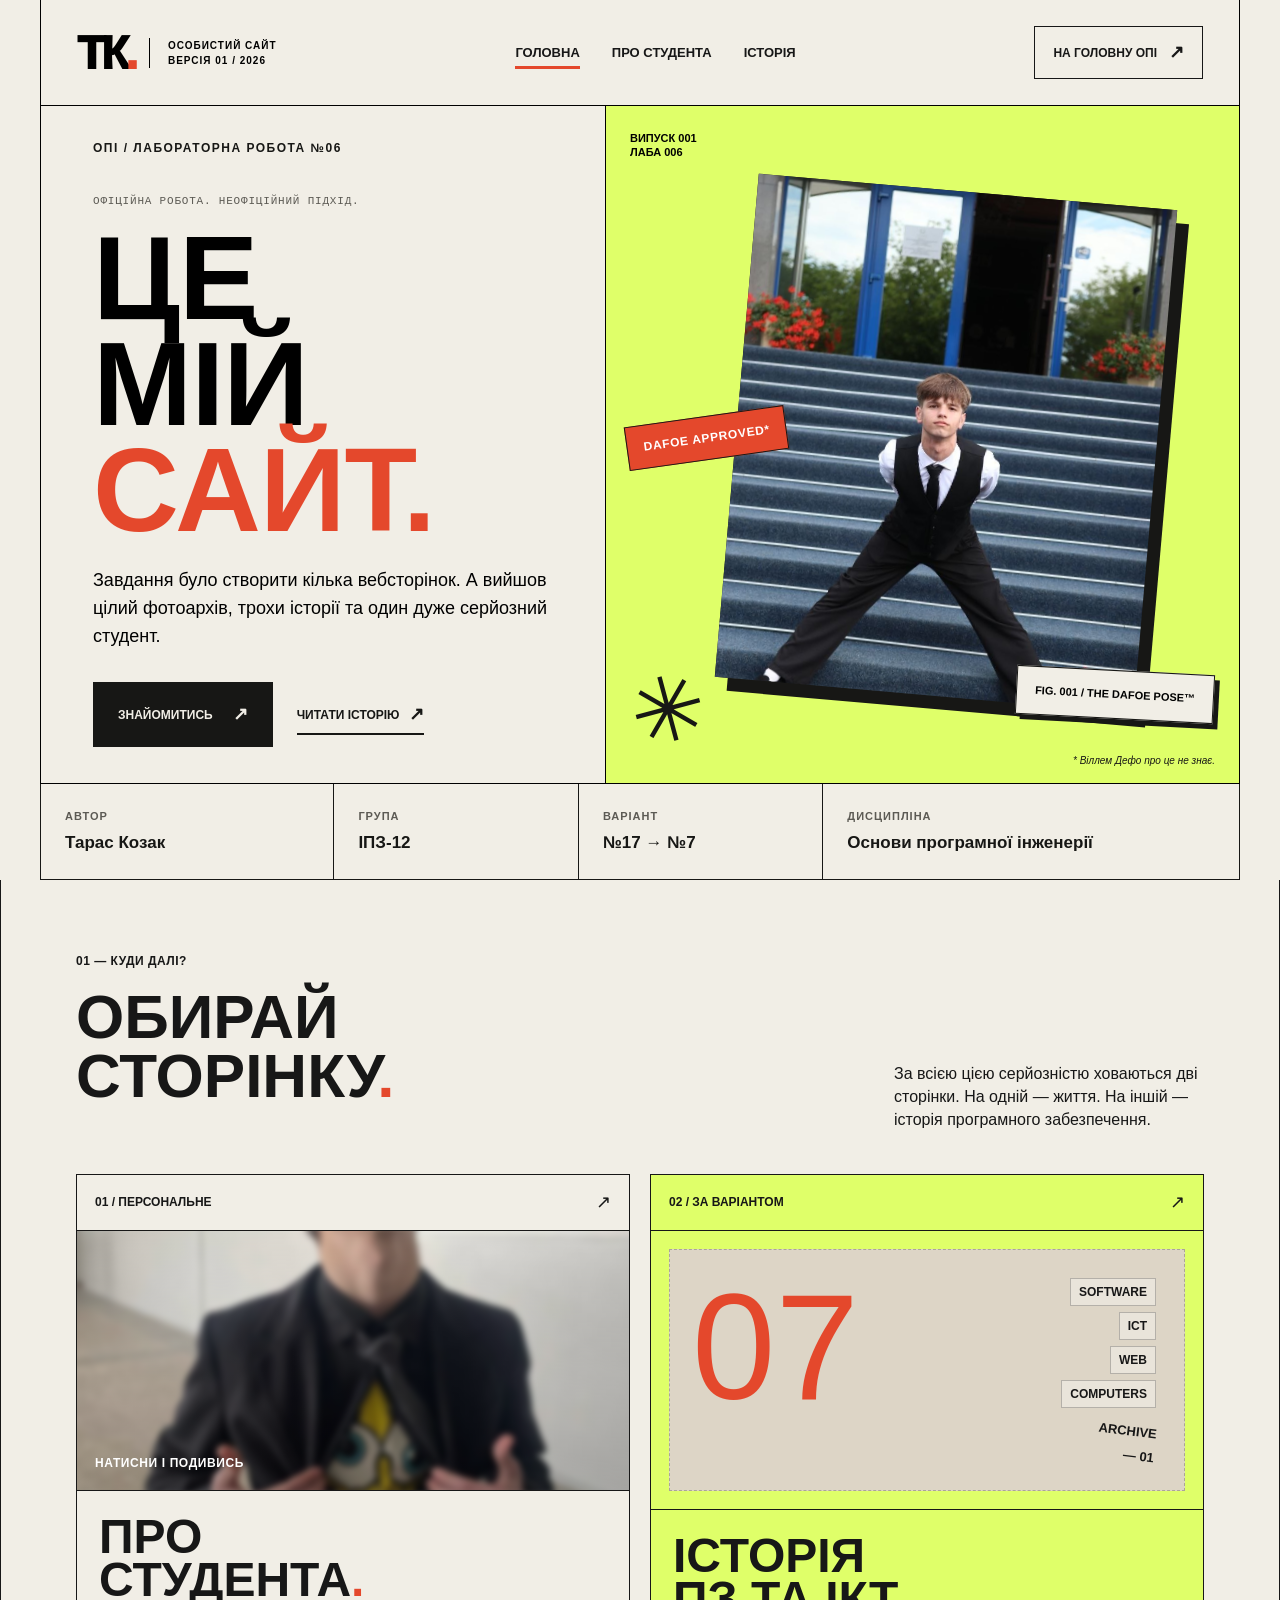
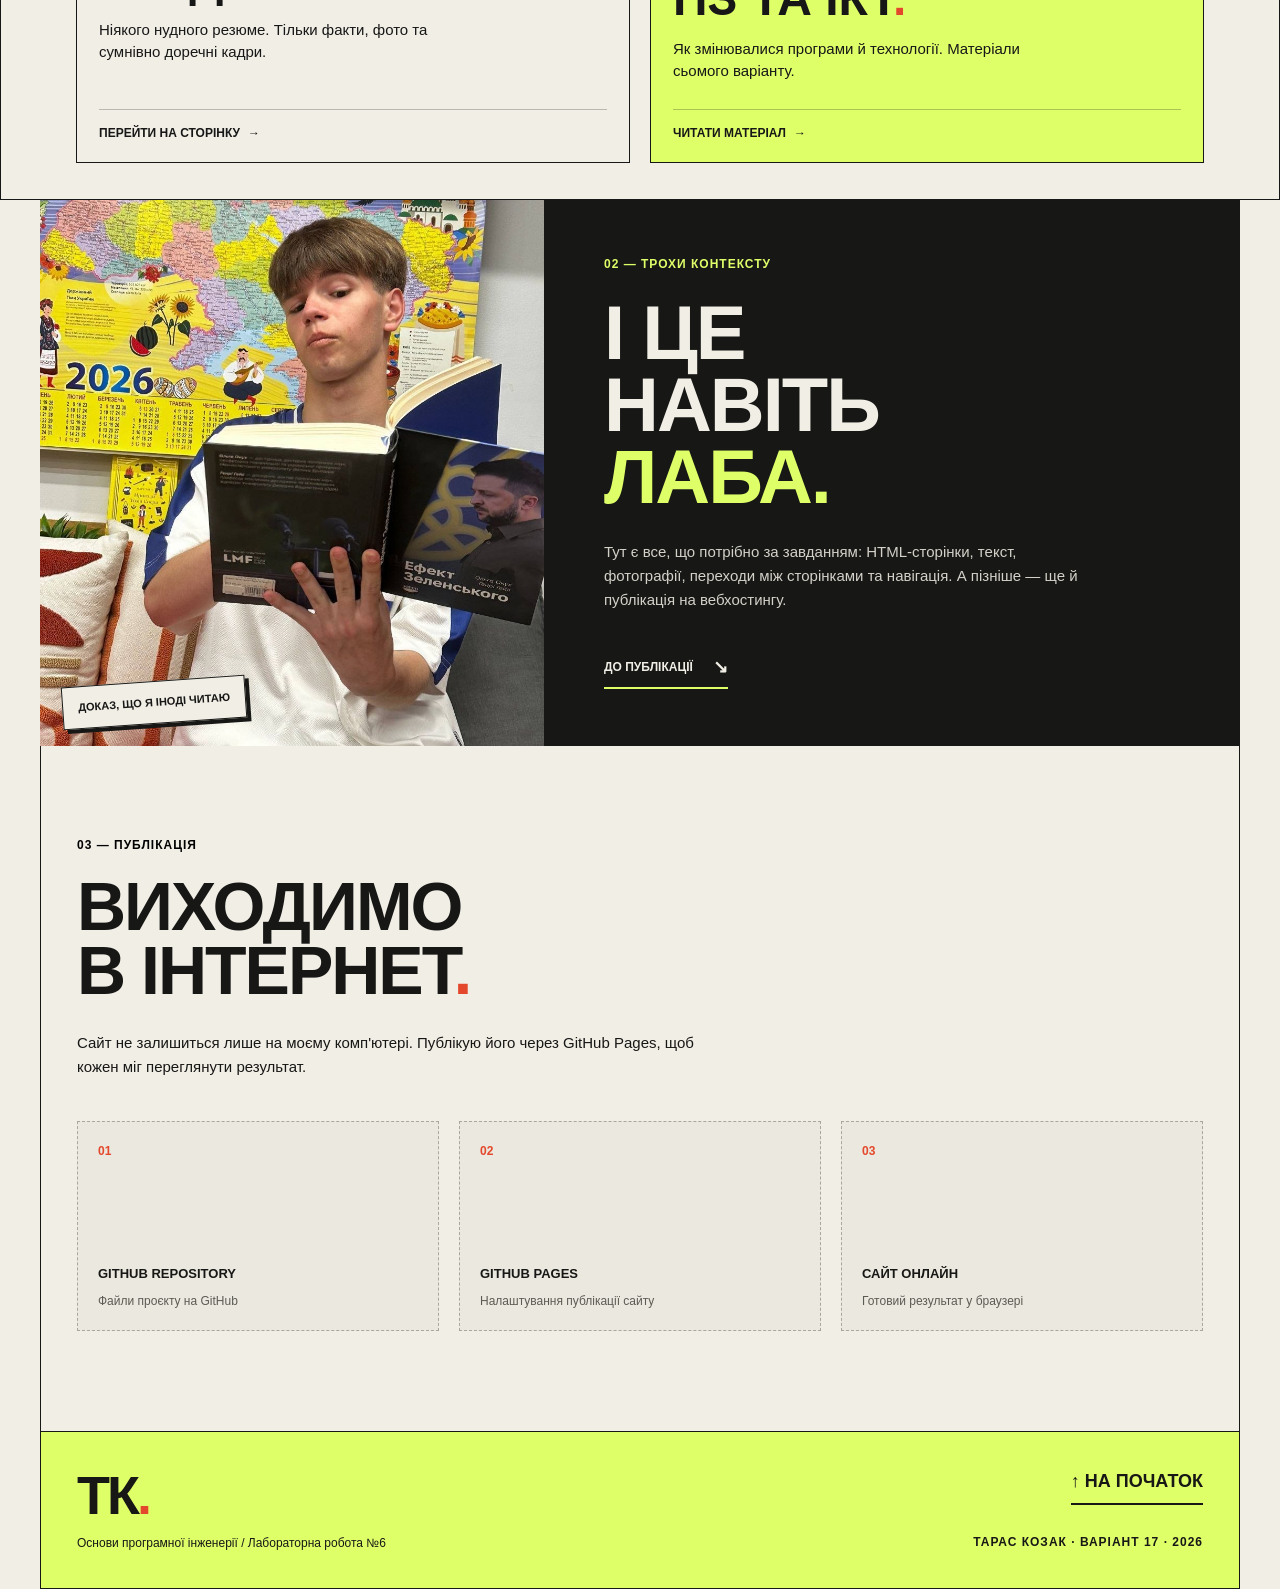
==== lab6.html @ d68401b1 "first commit" ====
<!DOCTYPE html>
<html lang="en">
<head>
   <meta charset="UTF-8">
   <meta name="viewport" content="width=device-width, initial-scale=1.0">
   <title>Document</title>
   <link rel="stylesheet" href="css/null.css">
   <link rel="stylesheet" href="css/lab6.css">
</head>
<body>
   <div class="wrap">
      <header class="header">
         <div class="header__content container">
            <a href="#top" class="header__wordmark">
               <div class="wordmark-icon">
                  ТК<span class="dot">.</span>
               </div>
               <div class="wordmark-sub">
                  <span>особистий сайт</span>
                  <span>версія 01 / 2026</span>
               </div>
            </a>
            <nav class="nav">
               <ul class="nav-ul">
                  <li><a class="nav-link active" href="#top">ГОЛОВНА</a></li>
                  <li><a class="nav-link" href="#about">ПРО СТУДЕНТА</a></li>
                  <li><a class="nav-link" href="#history">ІСТОРІЯ</a></li>
               </ul>
            </nav>
            <a href="#index" class="home-link">НА ГОЛОВНУ ОПІ <span>↗</span></a>
         </div>
      </header>
      <main>
         <section class="lab__hero">
            <div class="lab__content container">
               <div class="hero__text">
                  <p class="eyebrow"><span class="tiny-circle"></span> ОПІ / ЛАБОРАТОРНА РОБОТА №06</p>
                  <div class="lab-edition">ОФІЦІЙНА РОБОТА. НЕОФІЦІЙНИЙ ПІДХІД.</div>
                  <h1 class="lab-title">ЦЕ<br>МІЙ<br><span>САЙТ.</span></h1>
                  <p class="lab-lead">Завдання було створити кілька вебсторінок. А вийшов цілий фотоархів, трохи історії та один дуже серйозний студент.</p>
                  <div class="lab-hero-ctas">
                     <a href="#about" class="btn-dark">ЗНАЙОМИТИСЬ <span>↗</span></a>
                     <a href="#history" class="text-link">ЧИТАТИ ІСТОРІЮ <span>↗</span></a>
                  </div>
               </div>
               <div class="hero-photo">
                  <div class="hero-photo__info">
                     <p>ВИПУСК 001</p>
                     <p>ЛАБА 006</p>
                  </div>

                  <div class="hero-photo__image">
                     <img src="images/stairs.jpg" alt="Пародія на відому фотографію Віллема Дефо">
                  </div>

                  <div class="hero-photo__sticker">
                     DAFOE APPROVED*
                  </div>

                  <div class="hero-photo__symbol" aria-hidden="true">
                     ✳
                  </div>

                  <div class="hero-photo__caption">
                     FIG. 001 / THE DAFOE POSE™
                  </div>

                  <p class="hero-photo__disclaimer">
                     * Віллем Дефо про це не знає.
                  </p>
               </div>
            </div>
         </section>
         <section class="lab__info">
            <div class="info__content container">
               <div class="info__name">
                  <p class="info__title">автор</p>
                  <p class="info__text">Тарас Козак</p>
               </div>
               <div class="info__group">
                  <p class="info__title">група</p>
                  <p class="info__text">ІПЗ-12</p>
               </div>
               <div class="info__variant">
                  <p class="info__title">варіант</p>
                  <p class="info__text">№17 → №7</p>
               </div>
               <div class="info__discipline">
                  <p class="info__title">дисципліна</p>
                  <p class="info__text">Основи програмної інженерії</p>
               </div>
            </div>
         </section>
         <section class="pages">
            <div class="pages__content container">
               <div class="pages__top">
                     <div class="pages__top-left">
                        <p class="pages__eyebrow">01 — КУДИ ДАЛІ?</p>
                        <h2 class="pages__title">
                           ОБИРАЙ<br>
                           СТОРІНКУ<span>.</span>
                        </h2>
                     </div>

                     <p class="pages__intro">
                        За всією цією серйозністю ховаються дві сторінки.
                        На одній — життя. На іншій — історія програмного
                        забезпечення.
                     </p>
               </div>

               <div class="pages__cards">
                     <!-- Картка ПРО СТУДЕНТА -->
                     <article class="page-card student-card">
                        <div class="page-card__head">
                           <span class="page-card__label">01 / ПЕРСОНАЛЬНЕ</span>
                           <a href="student.html" class="page-card__arrow">↗</a>
                        </div>

                        <a href="student.html" class="page-card__image student-card__image">
                           <img src="images/spongebob.jpg" alt="Фото студента">
                           <div class="student-card__overlay">НАТИСНИ І ПОДИВИСЬ</div>
                        </a>

                        <div class="page-card__body">
                           <h3 class="page-card__title">
                                 ПРО<br>
                                 СТУДЕНТА<span>.</span>
                           </h3>

                           <p class="page-card__text">
                                 Ніякого нудного резюме. Тільки факти, фото
                                 та сумнівно доречні кадри.
                           </p>

                           <a href="student.html" class="page-card__link">
                                 ПЕРЕЙТИ НА СТОРІНКУ <span>→</span>
                           </a>
                        </div>
                     </article>

                     <!-- Картка ІСТОРІЯ -->
                     <article class="page-card history-card">
                        <div class="page-card__head history-card__head">
                           <span class="page-card__label">02 / ЗА ВАРІАНТОМ</span>
                           <a href="hyperlinks/history.html" class="page-card__arrow">↗</a>
                        </div>

                        <a href="hyperlinks/history.html" class="history-card__visual">
                           <div class="history-card__poster">
                                 <div class="history-card__number">07</div>
                                 <div class="history-card__meta">
                                    <span>ARCHIVE</span>
                                    <span>— 01</span>
                                 </div>
                                 <div class="history-card__keywords">
                                    <span>SOFTWARE</span>
                                    <span>ICT</span>
                                    <span>WEB</span>
                                    <span>COMPUTERS</span>
                                 </div>
                           </div>
                        </a>

                        <div class="page-card__body history-card__body">
                           <h3 class="page-card__title">
                                 ІСТОРІЯ<br>
                                 ПЗ ТА ІКТ<span>.</span>
                           </h3>

                           <p class="page-card__text">
                                 Як змінювалися програми й технології.
                                 Матеріали сьомого варіанту.
                           </p>

                           <a href="hyperlinks/history.html" class="page-card__link">
                                 ЧИТАТИ МАТЕРІАЛ <span>→</span>
                           </a>
                        </div>
                     </article>
               </div>
            </div>
         </section>
         <section class="context">
            <div class="context__content">

               <div class="context__photo">
                     <img src="images/book.jpg" alt="Студент читає книгу">

                     <span class="context__sticker">
                        ДОКАЗ, ЩО Я ІНОДІ ЧИТАЮ
                     </span>
               </div>

               <div class="context__info">
                     <p class="context__eyebrow">
                        02 — ТРОХИ КОНТЕКСТУ
                     </p>

                     <h2 class="context__title">
                        І ЦЕ<br>
                        НАВІТЬ<br>
                        <span>ЛАБА.</span>
                     </h2>

                     <p class="context__description">
                        Тут є все, що потрібно за завданням:
                        HTML-сторінки, текст, фотографії,
                        переходи між сторінками та навігація.
                        А пізніше — ще й публікація на вебхостингу.
                     </p>

                     <a href="#publishing" class="context__link">
                        ДО ПУБЛІКАЦІЇ <span>↘</span>
                     </a>
               </div>

            </div>
         </section>

         <section class="publishing" id="publishing">
            <div class="publishing__content container">

               <p class="publishing__eyebrow">
                     03 — ПУБЛІКАЦІЯ
               </p>

               <h2 class="publishing__title">
                     ВИХОДИМО<br>
                     В ІНТЕРНЕТ<span>.</span>
               </h2>

               <p class="publishing__description">
                     Сайт не залишиться лише на моєму комп'ютері.
                     Публікую його через GitHub Pages,
                     щоб кожен міг переглянути результат.
               </p>

               <div class="publishing__cards">

                     <article class="publishing__card">
                        <span class="publishing__number">01</span>

                        <div class="publishing__card-bottom">
                           <h3>GITHUB REPOSITORY</h3>
                           <p>Файли проєкту на GitHub</p>
                        </div>
                     </article>

                     <article class="publishing__card">
                        <span class="publishing__number">02</span>

                        <div class="publishing__card-bottom">
                           <h3>GITHUB PAGES</h3>
                           <p>Налаштування публікації сайту</p>
                        </div>
                     </article>

                     <article class="publishing__card">
                        <span class="publishing__number">03</span>

                        <div class="publishing__card-bottom">
                           <h3>САЙТ ОНЛАЙН</h3>
                           <p>Готовий результат у браузері</p>
                        </div>
                     </article>

               </div>

            </div>
         </section>
      </main>
      <footer>
         <div class="footer__content container">
            <div class="footer__left">
               <strong class="footer__logo">ТК<span class="dot">.</span></strong>
               <p class="footer__text">Основи програмної інженерії / Лабораторна робота №6</p>
            </div>

            <div class="footer__right">
               <a href="#top" class="footer__link">↑ НА ПОЧАТОК</a>
               <span class="footer__credits">ТАРАС КОЗАК · ВАРІАНТ 17 · 2026</span>
            </div>
         </div>
      </footer>
   </div>
</body>
</html>
---- css/null.css ----
*{
	padding: 0;
	margin: 0;
	border: 0;
   transition: all 0.3s ease-in-out;
}
*, *:before, *:after{
	-moz-box-sizing: border-box;
	-webkit-box-sizing: border-box;
	box-sizing: border-box;
}
:focus, :active{outline: none;}
a:focus, a:active{outline: none;}

nav,footer,header,aside{display: block;}

html, body{
	height: 100%;
	width: 100%;
	font-style: 100%;
	line-height: 1.5;
	font-style: 14px;
	-ms-text-size-adjust: 100%;
	-moz-text-size-adjust: 100%;
	-webkit-text-size-adjust: 100%;
   font-family: Poppins;
}

.wrap {
   min-height: 100%;
   display: flex;
   flex-direction: column;
}

input, button, textarea{font-family: inherit;}

input::-ms-clear{display:none;}
button{cursor: pointer;}
button::-moz-focus-inner{padding: 0;border: 0;}
a, a:visited{text-decoration: none;}
a:hover{text-decoration: none;}
ul li{list-style-type: none;}
img{vertical-align: top;}

h1,h2, h3, h4, h5, h6{font-style: inherit; font-weight: 400;}
---- css/lab6.css ----
body {
    font-family: Arial, Helvetica, sans-serif;
    background-color: #F1EEE6;
}

.container {
    max-width: 1200px;
    margin: 0 auto;
    padding: 0 36px;
}

.header {
   width: 100%;
}

.header__content {
   display: flex;
   justify-content: space-between;
   align-items: center;
   border: 1.5px solid #000;
   border-top: none;
   padding: 26px 36px;
}

.header__wordmark {
   display: flex;
   align-items: center;
   gap: 15px;
   color: #000;
}

.wordmark-icon {
   font-size: 46px;
   line-height: 1;
   font-weight: 1000;
   letter-spacing: -4px;
}

.dot {
   color: #e4482c;
}

.wordmark-sub {
   display: flex;
   flex-direction: column;
   border-left: 1px solid #000;
   padding-left: 18px;
   line-height: 1.5;
   letter-spacing: 1px;
   text-transform: uppercase;
   font-size: 10px;
   font-weight: 800;
}


.nav ul {
    display: flex;
    align-items: center;
    gap: 32px;
    list-style: none;
    margin: 0;
    padding: 0;
}

.nav-link {
    position: relative;
    display: inline-block;
    padding: 10px 0;
    font-size: 13px;
    font-weight: 700;
    color: #171717;
    text-decoration: none;
    transition: color 0.2s ease;
}

.nav-link::after {
    content: "";
    position: absolute;
    bottom: 3px;
    left: 0;
    width: 100%;
    height: 3px;
    background-color: #e4482c;
    transform: scaleX(0);
    transform-origin: left;
    transition: transform 0.25s ease;
}

.nav-link:hover::after,
.nav-link.active::after {
    transform: scaleX(1);
}


.home-link {
    display: inline-flex;
    align-items: center;
    gap: 12px;
    padding: 12px 18px;
    border: 1.5px solid #171717;
    color: #171717;
    font-size: 12px;
    font-weight: 700;
    text-decoration: none;
    transition: background-color 0.25s ease,
                color 0.25s ease,
                border-color 0.25s ease;
}

.home-link span {
    font-size: 18px;
    transition: transform 0.25s ease;
}

.home-link:hover {
    background-color: #e4482c;
    border-color: #e4482c;
    color: #ffffff;
}

.home-link:hover span {
    transform: translate(3px, -3px);
}

.lab__content {
   display: flex;
   justify-content: space-between;
   align-items: center;
   border: 1.5px solid #000;
   border-top: none;
   padding: 0;
}


.hero-photo {
    position: relative;
    width: 100%;
    max-width: 634px;
    height: 677px;
    background-color: #dfff69;
    overflow: hidden;
    font-family: Arial, sans-serif;
    border-left: 1.5px solid #000;
}

.hero__text {
    flex: 1;
    height: 677px;
    padding: 36px 52px;
    box-sizing: border-box;

    display: flex;
    flex-direction: column;
}

.eyebrow {
   margin: 0 0 42px;
   font-family: Arial, sans-serif;
   font-weight: 900;
   font-style: Black;
   font-size: 12px;
   line-height: 100%;
   letter-spacing: 1.5px;
   color: #171715;
;
}

.lab-edition {
    margin-bottom: 18px;
    font-family: Cousine, monospace;
   font-weight: 400;
   font-style: Regular;
   font-size: 11px;
   line-height: 100%;
   letter-spacing: 0.8px;
   color: #5C5A54;
}

.lab-title {
    margin: 0 0 24px;
    font-family: Impact, sans-serif;
   font-weight: 600;
   font-style: Black;
   font-size: 119px;
   line-height: 105.91px;
   letter-spacing: -1px;
}

.lab-title span {
   color: #E4482C;
}

.lab-lead {
    margin: 0 0 32px;
    font-family: Arial;
   font-weight: 400;
   font-style: Regular;
   font-size: 18px;
   line-height: 27.9px;
   letter-spacing: 0px;

}

.lab-hero-ctas {
    display: flex;
    align-items: center;
    gap: 24px;
    margin-top: auto;
}

.btn-dark {
    display: inline-flex;
    align-items: center;
    justify-content: center;
    gap: 20px;

    padding: 18px 24px;
    background-color: #171715;
    border: 1.5px solid #171715;

    color: #f1eee6;
    font-size: 12px;
    font-weight: 700;
    text-decoration: none;
    white-space: nowrap;

    transition: background-color 0.25s ease,
                border-color 0.25s ease,
                transform 0.25s ease;
}

.btn-dark:hover {
    background-color: #e4482c;
    border-color: #e4482c;
    transform: translateY(-3px);
}

.btn-dark span {
    font-size: 18px;
    transition: transform 0.25s ease;
}

.btn-dark:hover span {
    transform: translate(3px, -3px);
}

/* Посилання ЧИТАТИ ІСТОРІЮ */
.text-link {
    position: relative;
    display: inline-flex;
    align-items: center;
    gap: 10px;
    padding: 12px 0;

    color: #171715;
    font-size: 12px;
    font-weight: 700;
    text-decoration: none;
    white-space: nowrap;

    transition: color 0.25s ease;
}

.text-link::after {
    content: "";
    position: absolute;
    left: 0;
    bottom: 5px;

    width: 100%;
    height: 2px;
    background-color: #171715;

    transform: scaleX(1);
    transform-origin: left;
    transition: background-color 0.25s ease,
                transform 0.25s ease;
}

.text-link:hover {
    color: #e4482c;
}

.text-link:hover::after {
    background-color: #e4482c;
}

.text-link span {
    font-size: 18px;
    transition: transform 0.25s ease;
}

.text-link:hover span {
    transform: translate(3px, -3px);
}

/* Напис зверху зліва */
.hero-photo__info {
    position: absolute;
    top: 25px;
    left: 24px;
    font-size: 11px;
    font-weight: 700;
    line-height: 1.3;
    z-index: 2;
}

.hero-photo__info p {
    margin: 0;
}

/* Фотографія */
.hero-photo__image {
    position: absolute;
    top: 85px;
    left: 130px;
    width: 420px;
    height: 505px;

    background-color: #171715;
    box-shadow: 13px 13px 0 #171715;

    transform: rotate(5deg);
    z-index: 1;
}

.hero-photo__image img {
    display: block;
    width: 100%;
    height: 100%;
    object-fit: cover;
}

/* Червона наліпка */
.hero-photo__sticker {
    position: absolute;
    top: 310px;
    left: 20px;
    padding: 12px 16px;

    background-color: #e4482c;
    color: #fff;
    border: 1px solid #171715;

    font-size: 12px;
    font-weight: 800;
    letter-spacing: 0.7px;
    white-space: nowrap;

    transform: rotate(-8deg);
    z-index: 3;
}

/* Чорна зірочка */
.hero-photo__symbol {
    position: absolute;
    bottom: 28px;
    left: 25px;

    color: #171715;
    font-family: Arial, sans-serif;
    font-size: 90px;
    line-height: 1;

    transform: rotate(-15deg);
    z-index: 3;
}

/* Біла табличка під фото */
.hero-photo__caption {
    position: absolute;
    right: 25px;
    bottom: 65px;
    padding: 15px 18px;

    background-color: #f1eee6;
    border: 1px solid #171715;
    box-shadow: 5px 5px 0 #171715;

    font-size: 11px;
    font-weight: 700;
    white-space: nowrap;

    transform: rotate(3deg);
    z-index: 4;
}

/* Маленька примітка */
.hero-photo__disclaimer {
    position: absolute;
    right: 24px;
    bottom: 15px;
    margin: 0;

    color: #171715;
    font-size: 10px;
    font-style: italic;
    z-index: 4;
}


.info__content {
    display: grid;
    grid-template-columns: 1.2fr 1fr 1fr 1.7fr;

    border: 1.5px solid #171715;
    border-top: none;
    padding: 0;
}

.info__content > div {
    padding: 24px;
    border-right: 1.5px solid #171715;
}

.info__content > div:last-child {
    border-right: none;
}

.info__title {
    margin: 0 0 5px;

    color: #5c5a54;
    font-size: 11px;
    font-weight: 700;
    text-transform: uppercase;
    letter-spacing: 1px;
}

.info__text {
    margin: 0;

    color: #171715;
    font-size: 17px;
    font-weight: 700;
}

.pages {
    border-left: 1.5px solid #171717;
    border-right: 1.5px solid #171717;
    border-bottom: 1.5px solid #171717;
}

.pages__content {
    padding-top: 72px;
    padding-bottom: 36px;
}

.pages__top {
    display: flex;
    justify-content: space-between;
    align-items: flex-start;
    gap: 40px;
    margin-bottom: 42px;
}

.pages__eyebrow {
    margin: 0 0 18px;
    font-size: 12px;
    font-weight: 700;
    letter-spacing: 0.5px;
    text-transform: uppercase;
    color: #171717;
}

.pages__title {
    margin: 0;
    font-size: 62px;
    line-height: 0.95;
    font-weight: 900;
    color: #171717;
    text-transform: uppercase;
}

.pages__title span {
    color: #e4482c;
}

.pages__intro {
    max-width: 310px;
    margin: 110px 0 0;
    font-size: 16px;
    line-height: 1.45;
    color: #171717;
}

.pages__cards {
    display: flex;
    gap: 20px;
}

.page-card {
    flex: 1;
    border: 1.5px solid #171717;
    background-color: #f1eee6;
    display: flex;
    flex-direction: column;
}

.page-card__head {
    display: flex;
    justify-content: space-between;
    align-items: center;
    padding: 14px 18px;
    border-bottom: 1.5px solid #171717;
}

.page-card__label {
    font-size: 12px;
    font-weight: 700;
    text-transform: uppercase;
    color: #171717;
}

.page-card__arrow {
    font-size: 18px;
    text-decoration: none;
    color: #171717;
    transition: transform 0.25s ease, color 0.25s ease;
}

.page-card__arrow:hover {
    transform: translate(2px, -2px);
    color: #e4482c;
}

.page-card__body {
    padding: 24px 22px 20px;
    display: flex;
    flex-direction: column;
    flex: 1;
}

.page-card__title {
    margin: 0 0 18px;
    font-size: 48px;
    line-height: 0.9;
    font-weight: 900;
    text-transform: uppercase;
    color: #171717;
}

.page-card__title span {
    color: #e4482c;
}

.page-card__text {
    margin: 0 0 26px;
    max-width: 390px;
    font-size: 15px;
    line-height: 1.5;
    color: #171717;
}

.page-card__link {
    margin-top: auto;
    padding-top: 14px;
    border-top: 1.5px solid rgba(23, 23, 23, 0.25);
    display: inline-flex;
    align-items: center;
    gap: 8px;
    font-size: 12px;
    font-weight: 700;
    text-transform: uppercase;
    color: #171717;
    text-decoration: none;
    transition: color 0.25s ease;
}

.page-card__link span {
    transition: transform 0.25s ease;
}

.page-card__link:hover {
    color: #e4482c;
}

.page-card__link:hover span {
    transform: translateX(4px);
}

/* ---------------------- */
/* STUDENT CARD */
/* ---------------------- */

.student-card__image {
    position: relative;
    display: block;
    height: 260px;
    overflow: hidden;
    border-bottom: 1.5px solid #171717;
    background-color: #d9d9d9;
}

.student-card__image img {
    width: 100%;
    height: 100%;
    object-fit: cover;
    display: block;
    filter: blur(3px) grayscale(10%);
    transform: scale(1.04);
    transition: filter 0.35s ease, transform 0.35s ease;
}

.student-card__overlay {
    position: absolute;
    inset: 0;
    display: flex;
    align-items: end;
    justify-content: flex-start;
    padding: 18px;
    background: linear-gradient(to top, rgba(0,0,0,0.28), rgba(0,0,0,0.02));
    color: #ffffff;
    font-size: 12px;
    font-weight: 700;
    letter-spacing: 0.6px;
    text-transform: uppercase;
}

.student-card:hover .student-card__image img {
    filter: blur(0.6px) grayscale(0%);
    transform: scale(1.08);
}

/* ---------------------- */
/* HISTORY CARD */
/* ---------------------- */

.history-card {
    background-color: #dfff69;
}

.history-card__head {
    background-color: #dfff69;
}

.history-card__visual {
    display: block;
    padding: 18px;
    border-bottom: 1.5px solid #171717;
    text-decoration: none;
}

.history-card__poster {
    position: relative;
    min-height: 242px;
    padding: 22px;
    background-color: #ddd5c6;
    border: 1.5px dashed rgba(23, 23, 23, 0.25);
    overflow: hidden;
    transition: transform 0.25s ease;
}

.history-card:hover .history-card__poster {
    transform: translateY(-3px);
}

.history-card__number {
    font-size: 150px;
    line-height: 1;
    font-weight: 400;
    color: #e4482c;
}

.history-card__meta {
    position: absolute;
    right: 28px;
    bottom: 26px;
    display: flex;
    flex-direction: column;
    align-items: flex-end;
    gap: 4px;
    font-size: 13px;
    font-weight: 700;
    color: #171717;
    text-transform: uppercase;
    transform: rotate(7deg);
}

.history-card__keywords {
    position: absolute;
    top: 28px;
    right: 28px;
    display: flex;
    flex-direction: column;
    align-items: flex-end;
    gap: 6px;
}

.history-card__keywords span {
    font-size: 12px;
    font-weight: 700;
    color: #171717;
    padding: 4px 8px;
    border: 1px solid rgba(23, 23, 23, 0.25);
    background-color: rgba(255, 255, 255, 0.35);
}

.history-card__body {
    background-color: #dfff69;
}


/* Головна секція */
.context {
    width: 100%;
    max-width: 1200px;
    margin: 0 auto;
    background-color: #171715;
}

/* Контейнер із фотографією та текстом */
.context__content {
    display: flex;
    width: 100%;
    min-height: 545px;
    padding: 0;
    margin: 0;
    background-color: #171715;
}

/* Фотографія */
.context__photo {
    position: relative;
    flex: 0 0 42%;
    min-height: 545px;
    overflow: hidden;
}

.context__photo img {
    position: absolute;
    inset: 0;
    display: block;
    width: 100%;
    height: 100%;
    object-fit: cover;
    object-position: center;

    transition: transform 0.4s ease;
}

.context__photo:hover img {
    transform: scale(1.05);
}

/* Наліпка на фотографії */
.context__sticker {
    position: absolute;
    left: 22px;
    bottom: 22px;
    padding: 12px 15px;

    background-color: #f1eee6;
    color: #171715;
    border: 1px solid #171715;
    box-shadow: 4px 4px 0 #171715;

    font-size: 11px;
    font-weight: 700;
    transform: rotate(-4deg);

    transition: transform 0.3s ease;
}

.context__photo:hover .context__sticker {
    transform: rotate(0deg) translateY(-5px);
}

/* Права частина */
.context__info {
    flex: 1;
    min-width: 0;
    display: flex;
    flex-direction: column;
    justify-content: center;
    padding: 55px 60px;
    color: #f1eee6;
}

/* Маленький заголовок */
.context__eyebrow {
    margin: 0 0 24px;
    color: #dfff69;
    font-size: 12px;
    font-weight: 700;
    letter-spacing: 1px;
}

/* Основний заголовок */
.context__title {
    margin: 0 0 26px;
    color: #f1eee6;
    font-size: 76px;
    font-weight: 900;
    line-height: 0.95;
    letter-spacing: -2px;
}

.context__title span {
    color: #dfff69;
}

/* Опис */
.context__description {
    max-width: 490px;
    margin: 0 0 32px;
    color: #d4d1c9;
    font-size: 15px;
    line-height: 1.6;
}

/* Посилання */
.context__link {
    position: relative;
    display: inline-flex;
    align-items: center;
    align-self: flex-start;
    gap: 20px;
    padding: 10px 0;

    color: #f1eee6;
    font-size: 12px;
    font-weight: 700;
    text-decoration: none;

    transition: color 0.25s ease;
}

.context__link::after {
    content: "";
    position: absolute;
    left: 0;
    bottom: 2px;
    width: 100%;
    height: 2px;
    background-color: #dfff69;
}

.context__link span {
    font-size: 18px;
    transition: transform 0.25s ease;
}

.context__link:hover {
    color: #dfff69;
}

.context__link:hover span {
    transform: translate(4px, 4px);
}

/* Адаптація */
@media (max-width: 850px) {
    .context__content {
        flex-direction: column;
    }

    .context__photo {
        flex: none;
        min-height: 400px;
    }

    .context__info {
        padding: 45px 30px;
    }

    .context__title {
        font-size: clamp(48px, 9vw, 76px);
    }
}



.publishing__content {
    padding-top: 90px;
    padding-bottom: 100px;
    border: 1.5px solid #171715;
    border-top: none;
}

.publishing__eyebrow {
    margin: 0 0 20px;
    font-size: 12px;
    font-weight: 700;
    letter-spacing: 1px;
}

.publishing__title {
    margin: 0 0 28px;
    font-size: 68px;
    line-height: 0.95;
    font-weight: 900;
    letter-spacing: -2px;
    color: #171715;
}

.publishing__title span {
    color: #e4482c;
}

.publishing__description {
    max-width: 650px;
    margin: 0 0 42px;
    font-size: 15px;
    line-height: 1.6;
    color: #171715;
}

/* Три картки */
.publishing__cards {
    display: grid;
    grid-template-columns: repeat(3, 1fr);
    gap: 20px;
}

.publishing__card {
    position: relative;
    display: flex;
    flex-direction: column;
    justify-content: space-between;

    min-height: 210px;
    padding: 20px;

    background-color: #ebe8df;
    border: 1.5px dashed #aaa69d;

    transition: background-color 0.25s ease,
                border-color 0.25s ease,
                transform 0.25s ease;
}

.publishing__card:hover {
    background-color: #dfff69;
    border-color: #171715;
    transform: translateY(-5px);
}

.publishing__number {
    color: #e4482c;
    font-size: 12px;
    font-weight: 800;
}

.publishing__card-bottom h3 {
    margin: 0 0 8px;
    font-size: 13px;
    font-weight: 800;
    color: #171715;
}

.publishing__card-bottom p {
    margin: 0;
    font-size: 12px;
    color: #5c5a54;
}

/* Для менших екранів */
@media (max-width: 700px) {
    .publishing__content {
        padding-top: 60px;
        padding-bottom: 60px;
    }

    .publishing__title {
        font-size: clamp(40px, 9vw, 68px);
    }

    .publishing__cards {
        grid-template-columns: 1fr;
    }
}



.footer__content {
    display: flex;
    justify-content: space-between;
    align-items: center;
    gap: 30px;

    padding: 36px;
    border: 1.5px solid #171715;
    border-top: none;
    background-color: #dfff69;
}

.footer__left {
    display: flex;
    flex-direction: column;
    align-items: flex-start;
    gap: 12px;
}

.footer__logo {
    font-family: Arial, Helvetica, sans-serif;
    font-size: 54px;
    font-weight: 900;
    line-height: 1;
    letter-spacing: -3px;
    color: #171715;
}

.footer__text {
    margin: 0;
    font-size: 12px;
    font-weight: 400;
    line-height: 1.5;
    color: #171715;
}

.footer__right {
    display: flex;
    flex-direction: column;
    align-items: flex-end;
    gap: 28px;
}

.footer__link {
    color: #171715;
    font-size: 18px;
    font-weight: 700;
    text-decoration: none;
    border-bottom: 2px solid #171715;
    padding-bottom: 8px;

    transition: color 0.25s ease,
                border-color 0.25s ease,
                transform 0.25s ease;
}

.footer__link:hover {
    color: #e4482c;
    border-color: #e4482c;
    transform: translateY(-4px);
}

.footer__credits {
    font-size: 12px;
    font-weight: 700;
    letter-spacing: 1px;
    color: #171715;
}

@media (max-width: 650px) {
    .footer__content {
        flex-direction: column;
        align-items: flex-start;
    }

    .footer__right {
        align-items: flex-start;
        gap: 16px;
    }
}
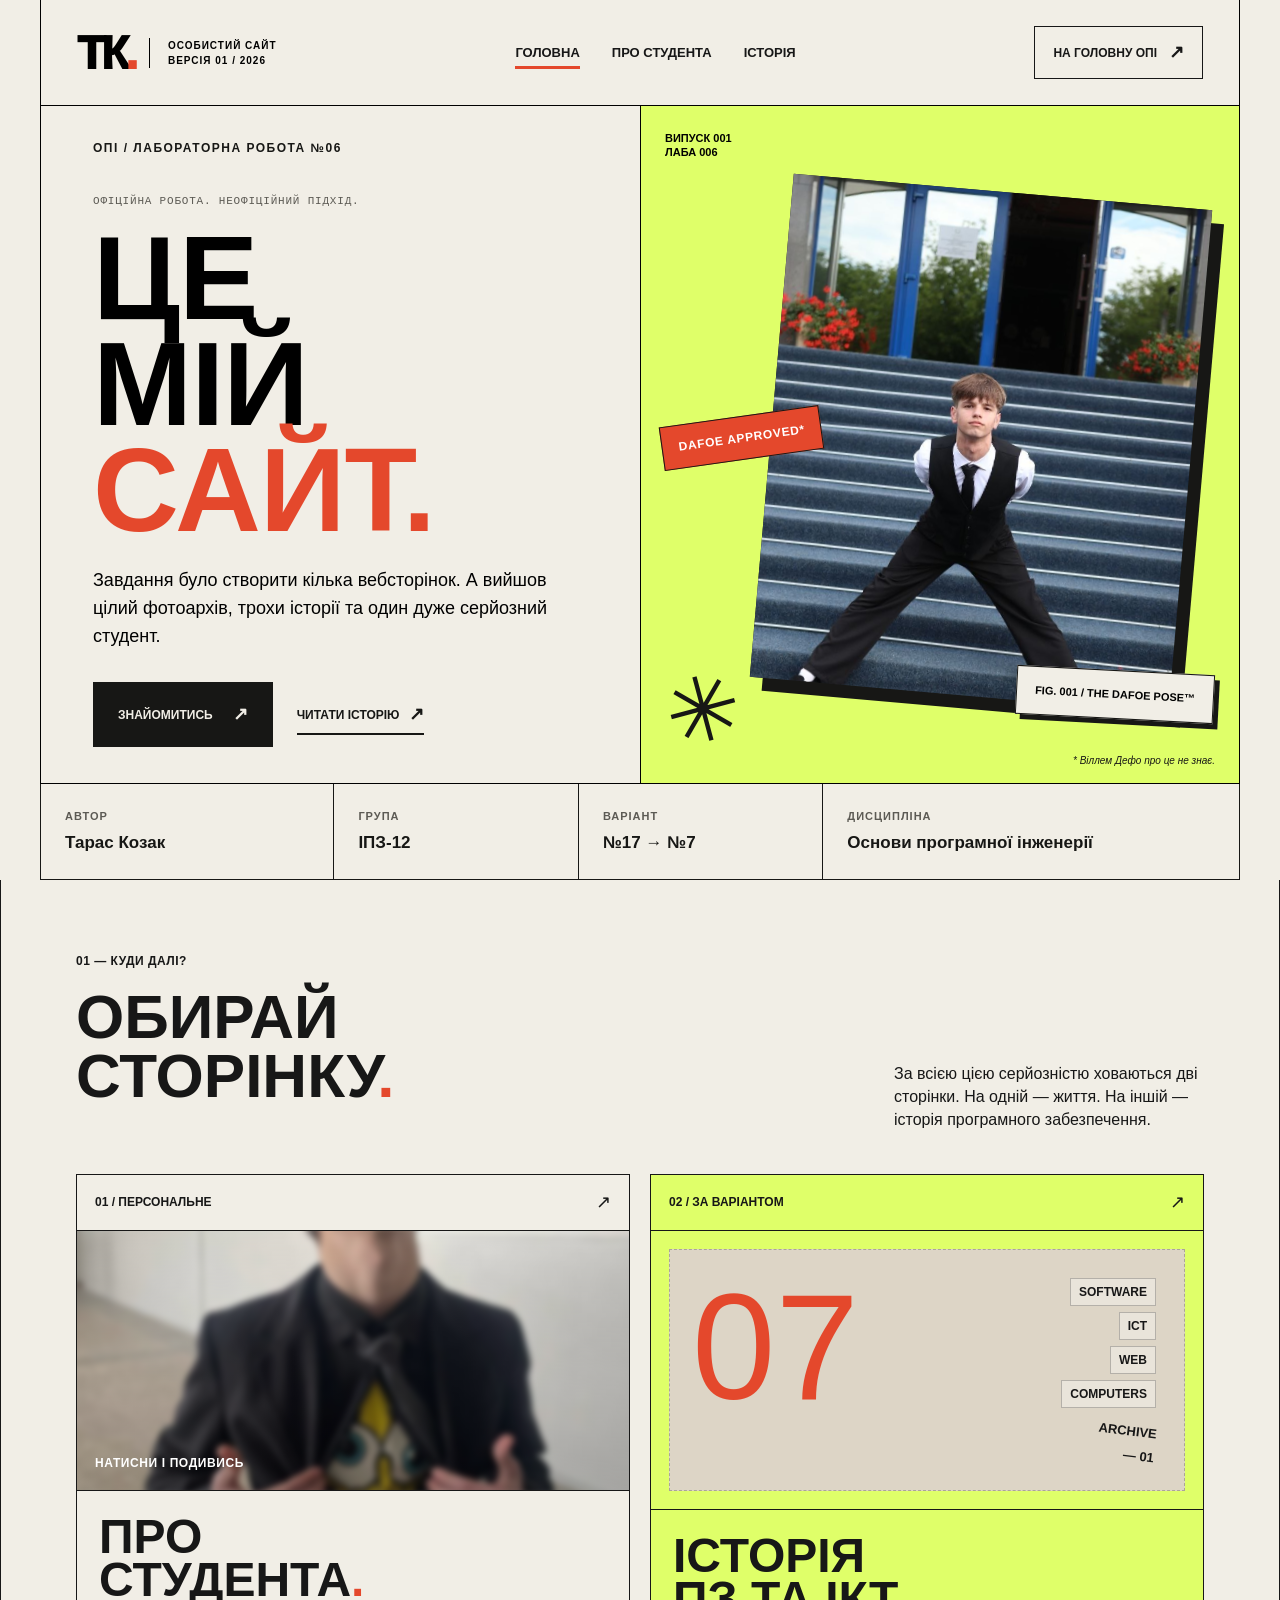
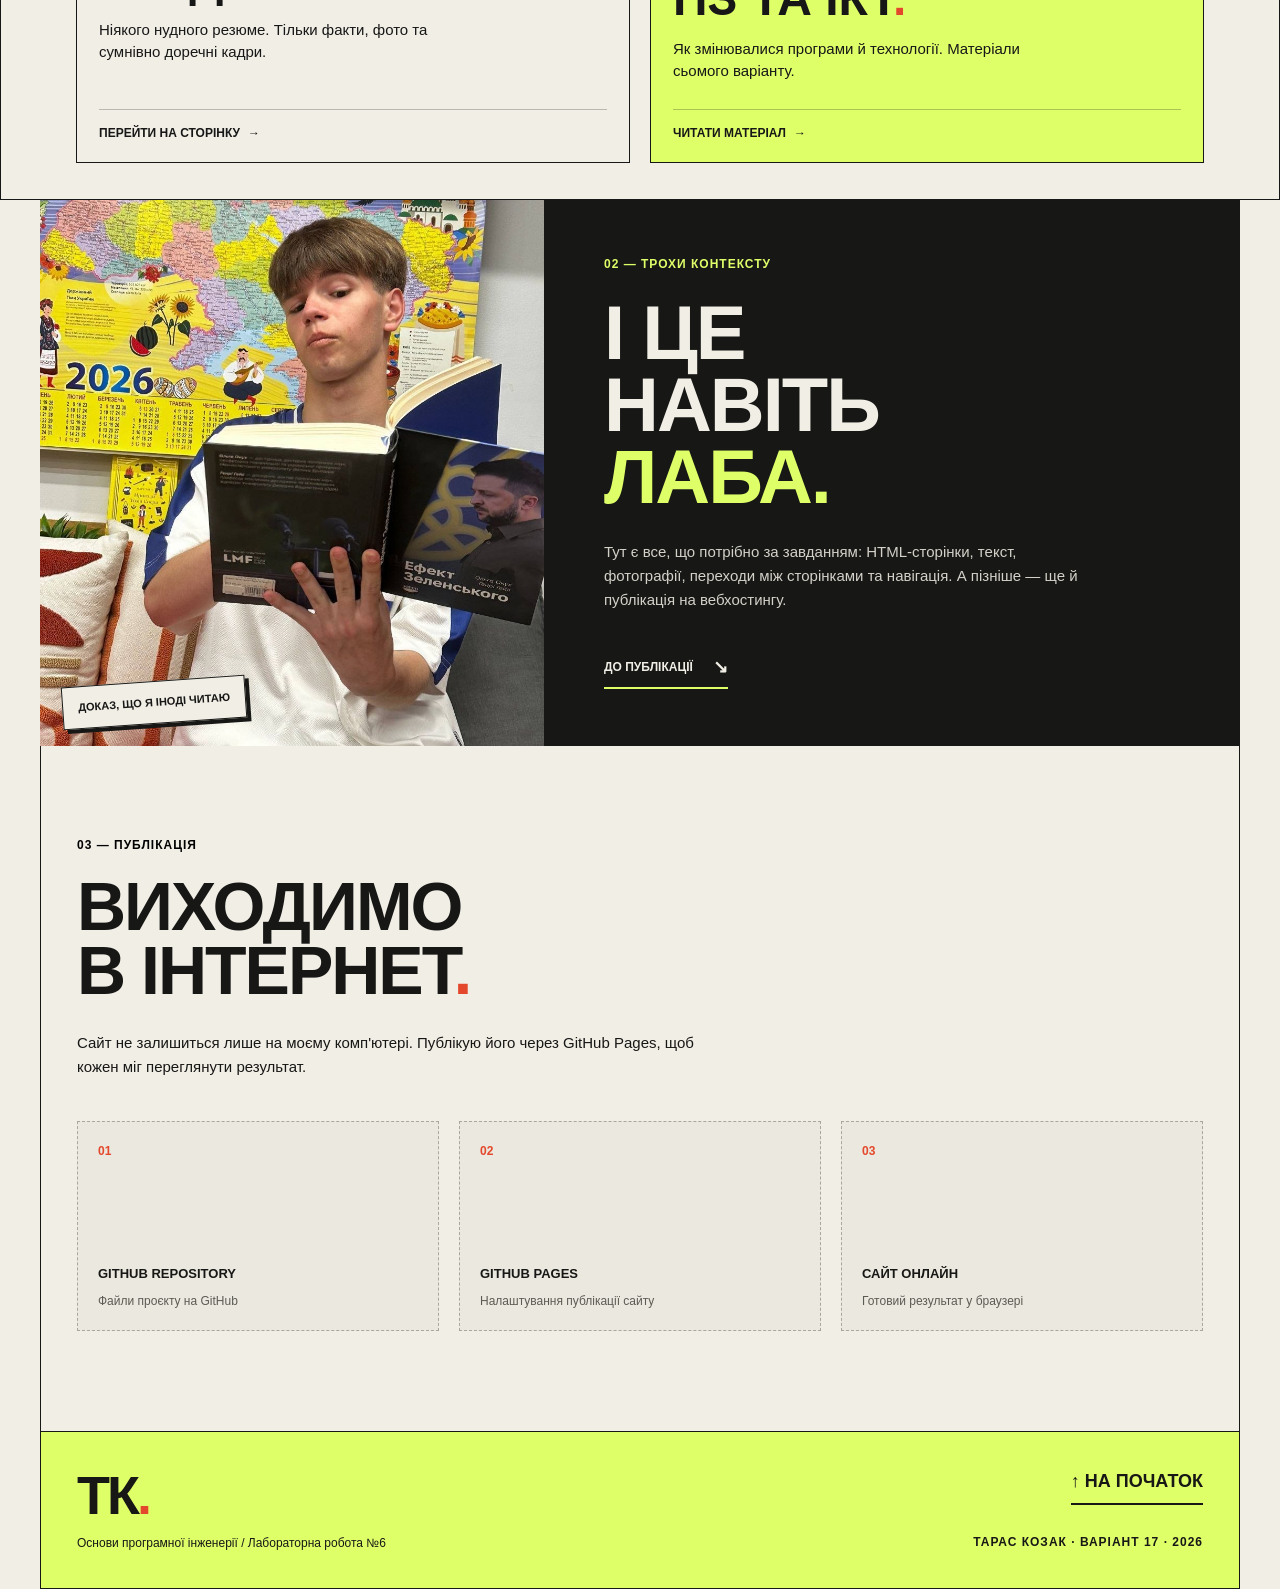
==== commit 821d08c1: "final" ====
--- a/lab6.html
+++ b/lab6.html
@@ -23,11 +23,11 @@
             <nav class="nav">
                <ul class="nav-ul">
                   <li><a class="nav-link active" href="#top">ГОЛОВНА</a></li>
-                  <li><a class="nav-link" href="#about">ПРО СТУДЕНТА</a></li>
-                  <li><a class="nav-link" href="#history">ІСТОРІЯ</a></li>
+                  <li><a class="nav-link" href="student.html">ПРО СТУДЕНТА</a></li>
+                  <li><a class="nav-link" href="hyperlinks/history.html">ІСТОРІЯ</a></li>
                </ul>
             </nav>
-            <a href="#index" class="home-link">НА ГОЛОВНУ ОПІ <span>↗</span></a>
+            <a href="index.html" class="home-link">НА ГОЛОВНУ ОПІ <span>↗</span></a>
          </div>
       </header>
       <main>
@@ -39,8 +39,8 @@
                   <h1 class="lab-title">ЦЕ<br>МІЙ<br><span>САЙТ.</span></h1>
                   <p class="lab-lead">Завдання було створити кілька вебсторінок. А вийшов цілий фотоархів, трохи історії та один дуже серйозний студент.</p>
                   <div class="lab-hero-ctas">
-                     <a href="#about" class="btn-dark">ЗНАЙОМИТИСЬ <span>↗</span></a>
-                     <a href="#history" class="text-link">ЧИТАТИ ІСТОРІЮ <span>↗</span></a>
+                     <a href="student.html" class="btn-dark">ЗНАЙОМИТИСЬ <span>↗</span></a>
+                     <a href="hyperlinks/history.html" class="text-link">ЧИТАТИ ІСТОРІЮ <span>↗</span></a>
                   </div>
                </div>
                <div class="hero-photo">
@@ -48,23 +48,18 @@
                      <p>ВИПУСК 001</p>
                      <p>ЛАБА 006</p>
                   </div>
-
                   <div class="hero-photo__image">
                      <img src="images/stairs.jpg" alt="Пародія на відому фотографію Віллема Дефо">
                   </div>
-
                   <div class="hero-photo__sticker">
                      DAFOE APPROVED*
                   </div>
-
                   <div class="hero-photo__symbol" aria-hidden="true">
                      ✳
                   </div>
-
                   <div class="hero-photo__caption">
                      FIG. 001 / THE DAFOE POSE™
                   </div>
-
                   <p class="hero-photo__disclaimer">
                      * Віллем Дефо про це не знає.
                   </p>
@@ -101,51 +96,41 @@
                            СТОРІНКУ<span>.</span>
                         </h2>
                      </div>
-
                      <p class="pages__intro">
                         За всією цією серйозністю ховаються дві сторінки.
                         На одній — життя. На іншій — історія програмного
                         забезпечення.
                      </p>
                </div>
-
                <div class="pages__cards">
-                     <!-- Картка ПРО СТУДЕНТА -->
                      <article class="page-card student-card">
                         <div class="page-card__head">
                            <span class="page-card__label">01 / ПЕРСОНАЛЬНЕ</span>
                            <a href="student.html" class="page-card__arrow">↗</a>
                         </div>
-
                         <a href="student.html" class="page-card__image student-card__image">
                            <img src="images/spongebob.jpg" alt="Фото студента">
                            <div class="student-card__overlay">НАТИСНИ І ПОДИВИСЬ</div>
                         </a>
-
                         <div class="page-card__body">
                            <h3 class="page-card__title">
                                  ПРО<br>
                                  СТУДЕНТА<span>.</span>
                            </h3>
-
                            <p class="page-card__text">
                                  Ніякого нудного резюме. Тільки факти, фото
                                  та сумнівно доречні кадри.
                            </p>
-
                            <a href="student.html" class="page-card__link">
                                  ПЕРЕЙТИ НА СТОРІНКУ <span>→</span>
                            </a>
                         </div>
                      </article>
-
-                     <!-- Картка ІСТОРІЯ -->
                      <article class="page-card history-card">
                         <div class="page-card__head history-card__head">
                            <span class="page-card__label">02 / ЗА ВАРІАНТОМ</span>
                            <a href="hyperlinks/history.html" class="page-card__arrow">↗</a>
                         </div>
-
                         <a href="hyperlinks/history.html" class="history-card__visual">
                            <div class="history-card__poster">
                                  <div class="history-card__number">07</div>
@@ -161,18 +146,15 @@
                                  </div>
                            </div>
                         </a>
-
                         <div class="page-card__body history-card__body">
                            <h3 class="page-card__title">
                                  ІСТОРІЯ<br>
                                  ПЗ ТА ІКТ<span>.</span>
                            </h3>
-
                            <p class="page-card__text">
                                  Як змінювалися програми й технології.
                                  Матеріали сьомого варіанту.
                            </p>
-
                            <a href="hyperlinks/history.html" class="page-card__link">
                                  ЧИТАТИ МАТЕРІАЛ <span>→</span>
                            </a>
@@ -183,90 +165,70 @@
          </section>
          <section class="context">
             <div class="context__content">
-
                <div class="context__photo">
                      <img src="images/book.jpg" alt="Студент читає книгу">
-
                      <span class="context__sticker">
                         ДОКАЗ, ЩО Я ІНОДІ ЧИТАЮ
                      </span>
                </div>
-
                <div class="context__info">
                      <p class="context__eyebrow">
                         02 — ТРОХИ КОНТЕКСТУ
                      </p>
-
                      <h2 class="context__title">
                         І ЦЕ<br>
                         НАВІТЬ<br>
                         <span>ЛАБА.</span>
                      </h2>
-
                      <p class="context__description">
                         Тут є все, що потрібно за завданням:
                         HTML-сторінки, текст, фотографії,
                         переходи між сторінками та навігація.
                         А пізніше — ще й публікація на вебхостингу.
                      </p>
-
                      <a href="#publishing" class="context__link">
                         ДО ПУБЛІКАЦІЇ <span>↘</span>
                      </a>
                </div>
-
-            </div>
-         </section>
-
+            </div>
+         </section>
          <section class="publishing" id="publishing">
             <div class="publishing__content container">
-
                <p class="publishing__eyebrow">
                      03 — ПУБЛІКАЦІЯ
                </p>
-
                <h2 class="publishing__title">
                      ВИХОДИМО<br>
                      В ІНТЕРНЕТ<span>.</span>
                </h2>
-
                <p class="publishing__description">
                      Сайт не залишиться лише на моєму комп'ютері.
                      Публікую його через GitHub Pages,
                      щоб кожен міг переглянути результат.
                </p>
-
                <div class="publishing__cards">
-
                      <article class="publishing__card">
                         <span class="publishing__number">01</span>
-
                         <div class="publishing__card-bottom">
                            <h3>GITHUB REPOSITORY</h3>
                            <p>Файли проєкту на GitHub</p>
                         </div>
                      </article>
-
                      <article class="publishing__card">
                         <span class="publishing__number">02</span>
-
                         <div class="publishing__card-bottom">
                            <h3>GITHUB PAGES</h3>
                            <p>Налаштування публікації сайту</p>
                         </div>
                      </article>
-
                      <article class="publishing__card">
                         <span class="publishing__number">03</span>
-
                         <div class="publishing__card-bottom">
                            <h3>САЙТ ОНЛАЙН</h3>
                            <p>Готовий результат у браузері</p>
                         </div>
                      </article>
-
-               </div>
-
+               </div>
             </div>
          </section>
       </main>
@@ -276,7 +238,6 @@
                <strong class="footer__logo">ТК<span class="dot">.</span></strong>
                <p class="footer__text">Основи програмної інженерії / Лабораторна робота №6</p>
             </div>
-
             <div class="footer__right">
                <a href="#top" class="footer__link">↑ НА ПОЧАТОК</a>
                <span class="footer__credits">ТАРАС КОЗАК · ВАРІАНТ 17 · 2026</span>
--- a/css/lab6.css
+++ b/css/lab6.css
@@ -2,6 +2,49 @@
     font-family: Arial, Helvetica, sans-serif;
     background-color: #F1EEE6;
 }
+
+*,
+*::before,
+*::after {
+    box-sizing: border-box;
+}
+
+html {
+    scroll-behavior: smooth;
+}
+
+body {
+    margin: 0;
+}
+
+.wrap {
+    width: 100%;
+    overflow: clip;
+}
+
+.container {
+    width: 100%;
+    max-width: 1200px;
+    margin: 0 auto;
+}
+
+.header__wordmark {
+    text-decoration: none;
+}
+
+.lab__content {
+    align-items: stretch;
+}
+
+.hero__text {
+    min-width: 0;
+}
+
+.hero-photo {
+    flex: 0 0 50%;
+    max-width: none;
+}
+
 
 .container {
     max-width: 1200px;
@@ -244,7 +287,6 @@
     transform: translate(3px, -3px);
 }
 
-/* Посилання ЧИТАТИ ІСТОРІЮ */
 .text-link {
     position: relative;
     display: inline-flex;
@@ -294,7 +336,6 @@
     transform: translate(3px, -3px);
 }
 
-/* Напис зверху зліва */
 .hero-photo__info {
     position: absolute;
     top: 25px;
@@ -309,7 +350,6 @@
     margin: 0;
 }
 
-/* Фотографія */
 .hero-photo__image {
     position: absolute;
     top: 85px;
@@ -331,7 +371,6 @@
     object-fit: cover;
 }
 
-/* Червона наліпка */
 .hero-photo__sticker {
     position: absolute;
     top: 310px;
@@ -351,7 +390,6 @@
     z-index: 3;
 }
 
-/* Чорна зірочка */
 .hero-photo__symbol {
     position: absolute;
     bottom: 28px;
@@ -366,7 +404,6 @@
     z-index: 3;
 }
 
-/* Біла табличка під фото */
 .hero-photo__caption {
     position: absolute;
     right: 25px;
@@ -385,7 +422,6 @@
     z-index: 4;
 }
 
-/* Маленька примітка */
 .hero-photo__disclaimer {
     position: absolute;
     right: 24px;
@@ -578,10 +614,6 @@
 .page-card__link:hover span {
     transform: translateX(4px);
 }
-
-/* ---------------------- */
-/* STUDENT CARD */
-/* ---------------------- */
 
 .student-card__image {
     position: relative;
@@ -622,10 +654,6 @@
     transform: scale(1.08);
 }
 
-/* ---------------------- */
-/* HISTORY CARD */
-/* ---------------------- */
-
 .history-card {
     background-color: #dfff69;
 }
@@ -701,7 +729,6 @@
 }
 
 
-/* Головна секція */
 .context {
     width: 100%;
     max-width: 1200px;
@@ -709,7 +736,6 @@
     background-color: #171715;
 }
 
-/* Контейнер із фотографією та текстом */
 .context__content {
     display: flex;
     width: 100%;
@@ -719,7 +745,6 @@
     background-color: #171715;
 }
 
-/* Фотографія */
 .context__photo {
     position: relative;
     flex: 0 0 42%;
@@ -743,7 +768,6 @@
     transform: scale(1.05);
 }
 
-/* Наліпка на фотографії */
 .context__sticker {
     position: absolute;
     left: 22px;
@@ -766,7 +790,6 @@
     transform: rotate(0deg) translateY(-5px);
 }
 
-/* Права частина */
 .context__info {
     flex: 1;
     min-width: 0;
@@ -777,7 +800,6 @@
     color: #f1eee6;
 }
 
-/* Маленький заголовок */
 .context__eyebrow {
     margin: 0 0 24px;
     color: #dfff69;
@@ -786,7 +808,6 @@
     letter-spacing: 1px;
 }
 
-/* Основний заголовок */
 .context__title {
     margin: 0 0 26px;
     color: #f1eee6;
@@ -800,7 +821,6 @@
     color: #dfff69;
 }
 
-/* Опис */
 .context__description {
     max-width: 490px;
     margin: 0 0 32px;
@@ -809,7 +829,6 @@
     line-height: 1.6;
 }
 
-/* Посилання */
 .context__link {
     position: relative;
     display: inline-flex;
@@ -849,7 +868,6 @@
     transform: translate(4px, 4px);
 }
 
-/* Адаптація */
 @media (max-width: 850px) {
     .context__content {
         flex-direction: column;
@@ -906,7 +924,6 @@
     color: #171715;
 }
 
-/* Три картки */
 .publishing__cards {
     display: grid;
     grid-template-columns: repeat(3, 1fr);
@@ -955,7 +972,6 @@
     color: #5c5a54;
 }
 
-/* Для менших екранів */
 @media (max-width: 700px) {
     .publishing__content {
         padding-top: 60px;
@@ -1053,3 +1069,546 @@
         gap: 16px;
     }
 }
+
+
+@media (max-width: 1100px) {
+
+    .header__content {
+        padding: 22px 24px;
+        gap: 20px;
+    }
+
+    .nav ul {
+        gap: 18px;
+    }
+
+    .nav-link {
+        font-size: 11px;
+    }
+
+    .home-link {
+        padding: 10px 12px;
+        font-size: 10px;
+    }
+
+    .hero__text {
+        height: 600px;
+        padding: 32px;
+    }
+
+    .hero-photo {
+        height: 600px;
+    }
+
+    .lab-title {
+        font-size: clamp(65px, 9vw, 100px);
+        line-height: 0.92;
+    }
+
+    .lab-lead {
+        font-size: 16px;
+        line-height: 1.5;
+    }
+
+    .lab-hero-ctas {
+        gap: 14px;
+        flex-wrap: wrap;
+    }
+
+    .btn-dark {
+        padding: 14px 18px;
+    }
+
+    .hero-photo__image {
+        width: 68%;
+        height: 66%;
+        top: 16%;
+        left: 23%;
+    }
+
+    .hero-photo__sticker {
+        top: 48%;
+        left: 3%;
+    }
+
+    .hero-photo__caption {
+        right: 15px;
+        bottom: 65px;
+    }
+
+    .pages__title {
+        font-size: 54px;
+    }
+
+    .page-card__title {
+        font-size: 40px;
+    }
+
+    .context__info {
+        padding: 40px;
+    }
+
+    .context__title {
+        font-size: 60px;
+    }
+}
+
+
+@media (max-width: 768px) {
+
+    .container {
+        padding-left: 20px;
+        padding-right: 20px;
+    }
+
+    .header__content {
+        flex-wrap: wrap;
+        justify-content: space-between;
+        gap: 20px;
+        padding: 20px;
+    }
+
+    .header__wordmark {
+        flex: 1;
+    }
+
+    .nav {
+        order: 3;
+        width: 100%;
+    }
+
+    .nav ul {
+        justify-content: space-between;
+        gap: 12px;
+    }
+
+    .home-link {
+        padding: 10px 14px;
+    }
+
+    .lab__content {
+        flex-direction: column;
+        padding: 0;
+    }
+
+    .hero__text {
+        width: 100%;
+        height: auto;
+        min-height: 580px;
+        padding: 40px 30px;
+    }
+
+    .eyebrow {
+        margin-bottom: 38px;
+    }
+
+    .lab-title {
+        font-size: clamp(72px, 12vw, 105px);
+        line-height: 0.92;
+        margin-bottom: 30px;
+    }
+
+    .lab-lead {
+        max-width: 520px;
+    }
+
+    .lab-hero-ctas {
+        margin-top: 40px;
+    }
+
+    .hero-photo {
+        flex: none;
+        width: 100%;
+        max-width: none;
+        height: 600px;
+        border-left: none;
+        border-top: 1.5px solid #171715;
+    }
+
+    .hero-photo__image {
+        top: 12%;
+        left: 23%;
+        width: 60%;
+        height: 72%;
+    }
+
+    .hero-photo__sticker {
+        top: 46%;
+        left: 8%;
+    }
+
+    .hero-photo__symbol {
+        font-size: 75px;
+    }
+
+    .info__content {
+        grid-template-columns: repeat(2, minmax(0, 1fr));
+    }
+
+    .info__content > div {
+        border-bottom: 1.5px solid #171715;
+    }
+
+    .info__content > div:nth-child(2) {
+        border-right: none;
+    }
+
+    .info__content > div:nth-last-child(-n+2) {
+        border-bottom: none;
+    }
+
+    .pages__content {
+        padding-top: 60px;
+        padding-bottom: 50px;
+    }
+
+    .pages__top {
+        flex-direction: column;
+        gap: 20px;
+    }
+
+    .pages__title {
+        font-size: 62px;
+    }
+
+    .pages__intro {
+        max-width: 500px;
+        margin: 0;
+    }
+
+    .pages__cards {
+        flex-direction: column;
+    }
+
+    .page-card__title {
+        font-size: 48px;
+    }
+
+    .student-card__image {
+        height: 340px;
+    }
+
+    .history-card__poster {
+        min-height: 300px;
+    }
+
+    .context__content {
+        flex-direction: column;
+    }
+
+    .context__photo {
+        flex: none;
+        width: 100%;
+        height: 500px;
+        min-height: 0;
+    }
+
+    .context__info {
+        padding: 60px 35px;
+    }
+
+    .context__title {
+        font-size: 70px;
+    }
+
+    .publishing__content {
+        padding-top: 65px;
+        padding-bottom: 65px;
+    }
+
+    .publishing__title {
+        font-size: 58px;
+    }
+
+    .publishing__cards {
+        grid-template-columns: repeat(2, minmax(0, 1fr));
+    }
+
+    .publishing__card:last-child {
+        grid-column: 1 / -1;
+    }
+
+    .footer__content {
+        padding: 30px 20px;
+    }
+}
+
+
+@media (max-width: 480px) {
+
+    .container {
+        padding-left: 16px;
+        padding-right: 16px;
+    }
+
+    .header__content {
+        padding: 18px 16px;
+        gap: 18px;
+    }
+
+    .wordmark-icon {
+        font-size: 36px;
+    }
+
+    .wordmark-sub {
+        font-size: 8px;
+        padding-left: 10px;
+    }
+
+    .header__wordmark {
+        gap: 10px;
+    }
+
+    .home-link {
+        font-size: 9px;
+        padding: 9px;
+    }
+
+    .nav ul {
+        gap: 8px;
+    }
+
+    .nav-link {
+        font-size: 9px;
+    }
+
+    .hero__text {
+        min-height: 0;
+        padding: 35px 22px 45px;
+    }
+
+    .eyebrow {
+        font-size: 9px;
+        letter-spacing: 0.7px;
+        margin-bottom: 35px;
+    }
+
+    .lab-edition {
+        font-size: 9px;
+        line-height: 1.5;
+        margin-bottom: 20px;
+    }
+
+    .lab-title {
+        font-size: clamp(64px, 17vw, 88px);
+        line-height: 0.9;
+        margin-bottom: 28px;
+    }
+
+    .lab-lead {
+        font-size: 15px;
+        line-height: 1.6;
+        margin-bottom: 30px;
+    }
+
+    .lab-hero-ctas {
+        flex-direction: column;
+        align-items: flex-start;
+        gap: 18px;
+        margin-top: 0;
+    }
+
+    .btn-dark {
+        padding: 16px 20px;
+    }
+
+    .hero-photo {
+        height: 490px;
+    }
+
+    .hero-photo__info {
+        top: 20px;
+        left: 18px;
+        font-size: 9px;
+    }
+
+    .hero-photo__image {
+        top: 85px;
+        left: 21%;
+        width: 69%;
+        height: 320px;
+        box-shadow: 8px 8px 0 #171715;
+    }
+
+    .hero-photo__sticker {
+        top: 220px;
+        left: 8px;
+        padding: 10px;
+        font-size: 9px;
+    }
+
+    .hero-photo__symbol {
+        bottom: 15px;
+        left: 15px;
+        font-size: 55px;
+    }
+
+    .hero-photo__caption {
+        right: 12px;
+        bottom: 50px;
+        padding: 10px;
+        font-size: 9px;
+        box-shadow: 3px 3px 0 #171715;
+    }
+
+    .hero-photo__disclaimer {
+        right: 12px;
+        bottom: 15px;
+        font-size: 9px;
+    }
+
+    .info__content {
+        grid-template-columns: repeat(2, minmax(0, 1fr));
+    }
+
+    .info__content > div {
+        padding: 18px 12px;
+        min-width: 0;
+    }
+
+    .info__title {
+        font-size: 9px;
+    }
+
+    .info__text {
+        font-size: 13px;
+        overflow-wrap: anywhere;
+    }
+
+    .pages__content {
+        padding-top: 45px;
+        padding-bottom: 40px;
+    }
+
+    .pages__title {
+        font-size: clamp(42px, 12vw, 58px);
+    }
+
+    .pages__intro {
+        font-size: 14px;
+    }
+
+    .pages__cards {
+        gap: 16px;
+    }
+
+    .page-card__head {
+        padding: 12px;
+    }
+
+    .page-card__label {
+        font-size: 10px;
+    }
+
+    .page-card__body {
+        padding: 22px 16px;
+    }
+
+    .page-card__title {
+        font-size: clamp(34px, 10vw, 46px);
+    }
+
+    .page-card__text {
+        font-size: 14px;
+    }
+
+    .student-card__image {
+        height: 220px;
+    }
+
+    .history-card__visual {
+        padding: 12px;
+    }
+
+    .history-card__poster {
+        min-height: 230px;
+        padding: 14px;
+    }
+
+    .history-card__number {
+        font-size: 115px;
+    }
+
+    .history-card__keywords {
+        top: 15px;
+        right: 12px;
+    }
+
+    .history-card__keywords span {
+        font-size: 9px;
+    }
+
+    .history-card__meta {
+        right: 16px;
+        bottom: 16px;
+        font-size: 11px;
+    }
+
+    .context__photo {
+        height: 390px;
+    }
+
+    .context__info {
+        padding: 45px 22px;
+    }
+
+    .context__eyebrow {
+        font-size: 10px;
+    }
+
+    .context__title {
+        font-size: clamp(48px, 14vw, 66px);
+        letter-spacing: -1px;
+    }
+
+    .context__description {
+        font-size: 14px;
+    }
+
+    .publishing__content {
+        padding-top: 50px;
+        padding-bottom: 50px;
+    }
+
+    .publishing__title {
+        font-size: clamp(36px, 10vw, 52px);
+        letter-spacing: -1px;
+    }
+
+    .publishing__description {
+        font-size: 14px;
+    }
+
+    .publishing__cards {
+        grid-template-columns: 1fr;
+        gap: 14px;
+    }
+
+    .publishing__card {
+        min-height: 170px;
+    }
+
+    .publishing__card:last-child {
+        grid-column: auto;
+    }
+
+    .footer__content {
+        flex-direction: column;
+        align-items: flex-start;
+        gap: 35px;
+        padding: 30px 20px;
+    }
+
+    .footer__right {
+        align-items: flex-start;
+        gap: 20px;
+    }
+
+    .footer__logo {
+        font-size: 46px;
+    }
+
+    .footer__credits {
+        font-size: 10px;
+    }
+}
